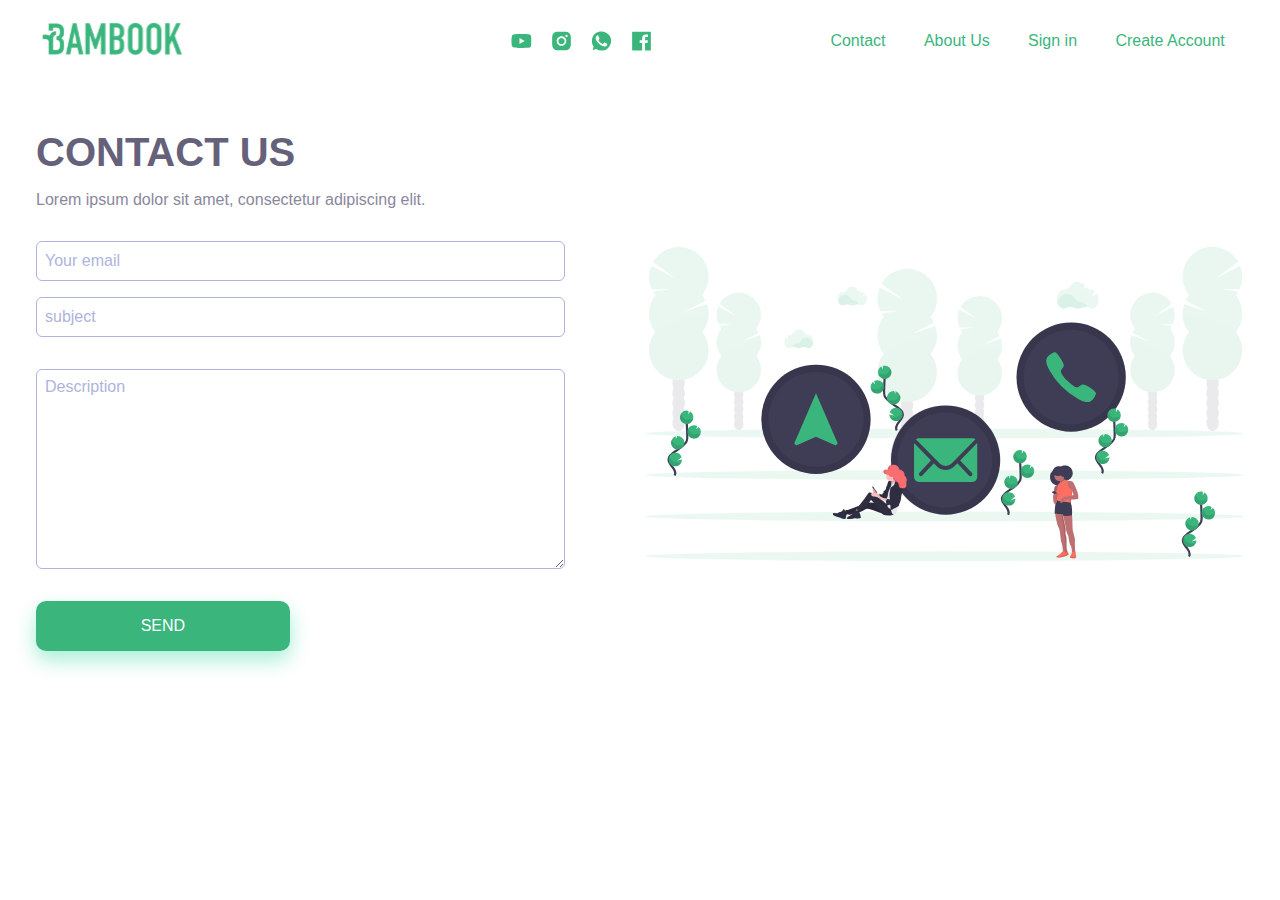
==== pages/contact/contact.html @ 40bb2213 "First commit" ====
<!DOCTYPE html>
<html lang="pt-br">
<head>
   <meta charset="UTF-8">
   <meta http-equiv="X-UA-Compatible" content="IE=edge">
   <meta name="viewport" content="width=device-width, initial-scale=1.0">

   <link rel="stylesheet" href="css/main.css">
   <link rel="stylesheet" href="../../css/navbar.css">

   <title>Projeto de interface WEB</title>
</head>
<body>
   <header>
      <a href="../../index.html" title="Home page">
         <img src="../../assets/logo.svg" alt="bambook"></img>
      </a>
      <ul class="social-networks">
         <li>
            <a href="#">
               <img src="../../assets/redes_sociais/youtube.svg" alt="Youtube">
            </a>
         </li>
         <li>
            <a href="#">
               <img src="../../assets/redes_sociais/instagram.svg" alt="Instagram">
            </a>
         </li>
         <li>
            <a href="#">
               <img src="../../assets/redes_sociais/whatsapp.svg" alt="WhatsApp">
            </a>
         </li>
         <li>
            <a href="#">
               <img src="../../assets/redes_sociais/facebook.svg" alt="Facebook">
            </a>
         </li>
      </ul>
      <nav>
         <ul class="menu">
            <li>
               <a href="contact.html">Contact</a>
            </li>
            <li>
               <a href="../quem_somos/quem-somos.html">About Us</a>
            </li>
            <li>
               <a href="../signIn/sign-in.html">Sign in</a>
            </li>
            <li>
               <a href="../registration/registration.html">Create Account</a>
            </li>
         </ul>
      </nav>
   </header>
   <main>
      <form action="">
         <fieldset>
            <legend>CONTACT US</legend>
            <p>Lorem ipsum dolor sit amet, consectetur adipiscing elit.</p>
            <label for="email">
               <input type="email" name="email" id="email" placeholder="Your email">
            </label>
            <label for="subject">
               <input type="text" name="subject" id="subject" placeholder="subject">
            </label>
            <textarea name="description" id="description" cols="30" rows="10" placeholder="Description"></textarea>
         </fieldset>
         <button type="submit">SEND</button>
      </form>
      <div>
         <img src="assets/image/contact_us.svg" alt="">
      </div>
   </main>
</body>
</html>
---- pages/contact/css/main.css ----
:root {
   --bg-buttons: #3ab67d;
   --title-color: #65617b;
   --subtitle-color: #2a3a59;
   --paraghaph-color: #8a879d;
}

main {
   display: flex;
   align-items: center;
   column-gap: 5rem;
}

/* =====================> FORM CONTACT <=================  */
form {
   width: 80%;
   min-height: 600px;
   margin-top: 3rem;
}

form fieldset {
   display: flex;
   flex-direction: column;
   border: none;
}

fieldset legend {
   font-size: 2.5rem;
   font-weight: bold;
   color: var(--title-color);
}

fieldset p {
   margin: 1rem 0;
}

fieldset label {
   margin-top: 1rem;
}

fieldset input,
fieldset textarea {
   width: 100%;
   height: 40px;
   font-size: 1rem;
   padding: 0.5rem;
   border: 1px solid #aeb4dd;
   border-radius: 6px;
   outline: none;
   color: #757a97;
}

fieldset input::placeholder,
fieldset textarea::placeholder {
   color: #aeb4dd;
}

fieldset input:focus,
fieldset textarea:focus {
   border: 2px solid #3ab67d;
}

fieldset textarea {
   font-family: Arial, Helvetica, sans-serif;
   height: 200px;
   margin-top: 2rem;
}

button {
   border: none;
   padding: 1rem 2rem;
   background: var(--bg-buttons);
   font-size: 1rem;
   color: white;
   width: 48%;
   text-align: center;
   box-shadow: 0px 9px 20px rgba(35, 215, 150, 0.4);
   border-radius: 10px;
   cursor: pointer;
   margin: 2rem 0;
   position: relative;
}

button::before {
   content: '';
   display: block;
   position: absolute;
   width: 100%;
   height: 100%;
   inset: 0;
   border-radius: 10px;
   background: #00ff8825;
   transform: translateY(-50%) scaleY(0);
   transition: 0.2s;
}

button:hover::before {
   transform: translateY(0) scaleY(1);
}
---- css/navbar.css ----
:root {
   --link-color: #3ab67d;
}

/* =================> RESET CSS <================== */
* {
   margin: 0;
   padding: 0;
   box-sizing: border-box;
}

p {
   color: var(--paraghaph-color);
}

a {
   text-decoration: none;
}

body {
   font-family: Arial, Helvetica, sans-serif;
}

img {
   max-width: 100%;
}

header,
main {
   margin: 1rem 2.25rem;
}

header,
header nav,
header ul {
   display: flex;
   align-items: center;
   list-style: none;
}
/* ====================> MENU <===================== */
header {
   justify-content: space-between;
}

header a {
   color: var(--link-color);
}

.social-networks {
   transform: translateX(50%);
}

.social-networks li {
   margin: 0 0.625rem;
}

.menu li {
   margin: 0 1.2rem;
   position: relative;
}

.menu li::after {
   content: '';
   display: block;
   position: absolute;
   height: 2px;
   width: 0;
   margin-top: .5rem;
   background: var(--link-color);
   transition: width .4s;
}

.menu li:hover::after {
   width: 80%;
}

header ul img {
   vertical-align: middle;
}
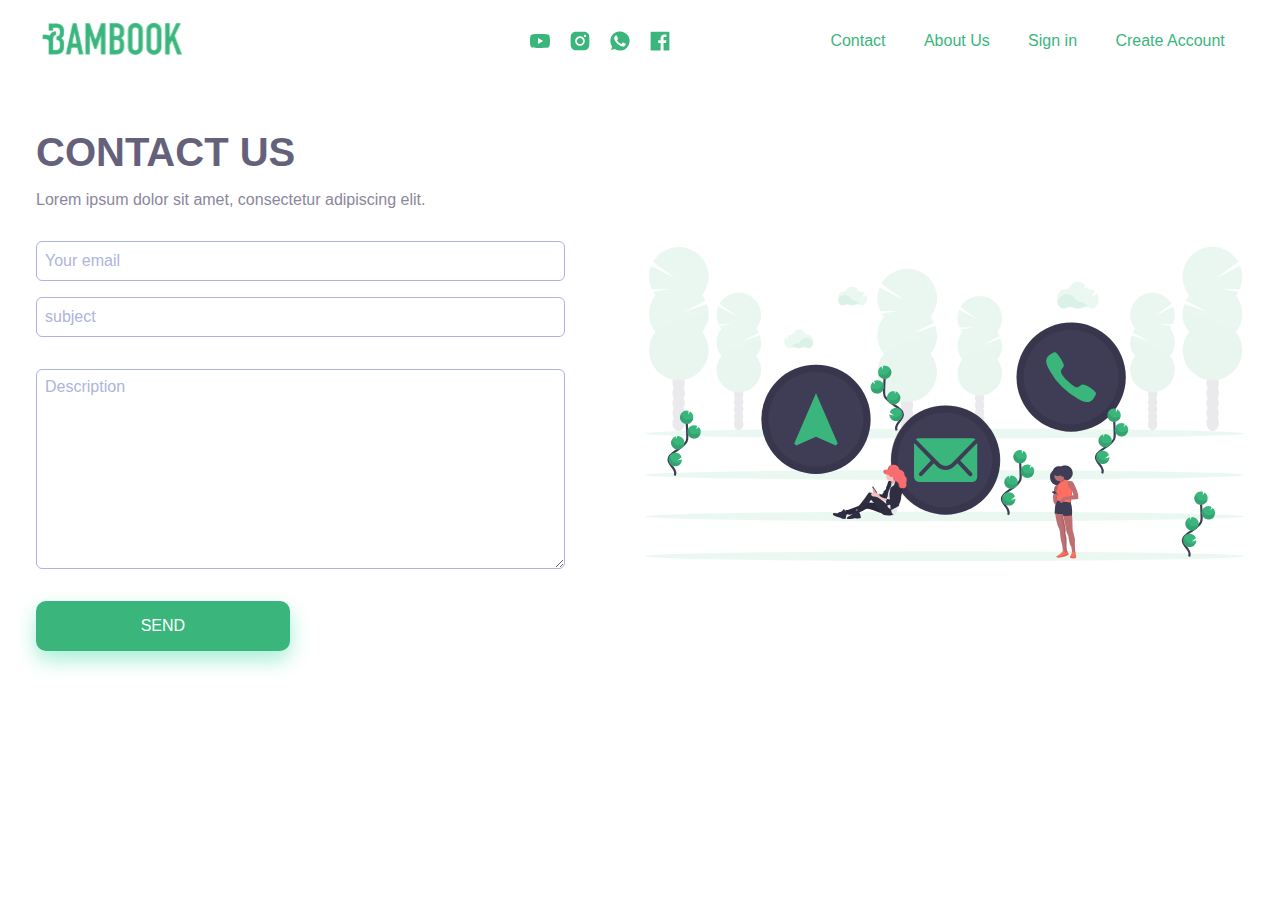
==== commit 36176bc5: "index.html added responsive" ====
--- a/pages/contact/contact.html
+++ b/pages/contact/contact.html
@@ -15,44 +15,47 @@
       <a href="../../index.html" title="Home page">
          <img src="../../assets/logo.svg" alt="bambook"></img>
       </a>
-      <ul class="social-networks">
-         <li>
-            <a href="#">
-               <img src="../../assets/redes_sociais/youtube.svg" alt="Youtube">
-            </a>
-         </li>
-         <li>
-            <a href="#">
-               <img src="../../assets/redes_sociais/instagram.svg" alt="Instagram">
-            </a>
-         </li>
-         <li>
-            <a href="#">
-               <img src="../../assets/redes_sociais/whatsapp.svg" alt="WhatsApp">
-            </a>
-         </li>
-         <li>
-            <a href="#">
-               <img src="../../assets/redes_sociais/facebook.svg" alt="Facebook">
-            </a>
-         </li>
-      </ul>
       <nav>
-         <ul class="menu">
-            <li>
-               <a href="contact.html">Contact</a>
-            </li>
-            <li>
-               <a href="../quem_somos/quem-somos.html">About Us</a>
-            </li>
-            <li>
-               <a href="../signIn/sign-in.html">Sign in</a>
-            </li>
-            <li>
-               <a href="../registration/registration.html">Create Account</a>
-            </li>
-         </ul>
+         <section class="wrapper">
+            <ul class="social-networks">
+               <li>
+                  <a href="#">
+                     <img src="../../assets/redes_sociais/youtube.svg" alt="Youtube">
+                  </a>
+               </li>
+               <li>
+                  <a href="#">
+                     <img src="../../assets/redes_sociais/instagram.svg" alt="Instagram">
+                  </a>
+               </li>
+               <li>
+                  <a href="#">
+                     <img src="../../assets/redes_sociais/whatsapp.svg" alt="WhatsApp">
+                  </a>
+               </li>
+               <li>
+                  <a href="#">
+                     <img src="../../assets/redes_sociais/facebook.svg" alt="Facebook">
+                  </a>
+               </li>
+            </ul>
+            <ul class="menu">
+               <li>
+                  <a href="../contact/contact.html">Contact</a>
+               </li>
+               <li>
+                  <a href="../quem_somos/quem-somos.html">About Us</a>
+               </li>
+               <li>
+                  <a href="../signIn/sign-in.html">Sign in</a>
+               </li>
+               <li>
+                  <a href="../registration/registration.html">Create Account</a>
+               </li>
+            </ul>
+         </section>
       </nav>
+      <div id="hamburguer"></div>
    </header>
    <main>
       <form action="">
@@ -73,5 +76,7 @@
          <img src="assets/image/contact_us.svg" alt="">
       </div>
    </main>
+
+   <script src="../../js/navbar.js"></script>
 </body>
 </html>--- a/css/navbar.css
+++ b/css/navbar.css
@@ -31,12 +31,13 @@
 }
 
 header,
-header nav,
-header ul {
+header ul,
+.wrapper {
    display: flex;
    align-items: center;
    list-style: none;
 }
+
 /* ====================> MENU <===================== */
 header {
    justify-content: space-between;
@@ -44,36 +45,148 @@
 
 header a {
    color: var(--link-color);
+   min-width: 80px;
 }
 
-.social-networks {
-   transform: translateX(50%);
+header nav {
+   width: 60%;
 }
 
 .social-networks li {
    margin: 0 0.625rem;
 }
 
+.menu {
+   margin-left: auto;
+}
+
 .menu li {
    margin: 0 1.2rem;
+   text-align: center;
    position: relative;
 }
 
-.menu li::after {
+.menu a {
+   width: 100%;
+}
+
+.menu a::after {
    content: '';
    display: block;
    position: absolute;
    height: 2px;
    width: 0;
-   margin-top: .5rem;
+   margin-top: 0.3rem;
    background: var(--link-color);
-   transition: width .4s;
+   opacity: 0;
+   transition: 0.3s;
 }
 
-.menu li:hover::after {
+.menu a:hover::after {
    width: 80%;
+   opacity: 1;
 }
 
 header ul img {
    vertical-align: middle;
 }
+
+/* ==============> ICON MENU HAMBURGUER <============== */
+#hamburguer {
+   display: none;
+   position: relative;
+   width: 35px;
+   height: 40px;
+   border-top: 2px solid #3ab67d;
+   margin: 5px;
+   cursor: pointer;
+   transform: translateY(25%);
+   transition: 0.3s;
+   z-index: 10;
+}
+
+#hamburguer.animate {
+   border-top-color: transparent;
+}
+
+#hamburguer::after,
+#hamburguer::before {
+   content: '';
+   display: block;
+   position: relative;
+   width: 35px;
+   height: 2px;
+   background: #3ab67d;
+   margin-top: 7px;
+   transition: 0.3s;
+}
+
+#hamburguer.animate::after {
+   transform: rotate(135deg);
+   top: -9px;
+}
+
+#hamburguer.animate::before {
+   margin-top: 10px;
+   transform: rotate(45deg);
+}
+
+/* ===============> RESPONSIVE <=============== */
+@media screen and (max-width: 1100px) {
+   header,
+   main {
+      margin: 1rem;
+   }
+
+   header nav {
+      width: auto;
+   }
+
+   #hamburguer {
+      display: block;
+   }
+
+   .wrapper {
+      flex-direction: column;
+      position: fixed;
+      top: 0;
+      right: 0;
+      row-gap: 3rem;
+      background: #fff;
+      width: 100vw;
+      height: 100vh;
+      padding: 4rem 0;
+      transform: translateX(50%) scaleX(0);
+      transition: 0.3s;
+      z-index: 2;
+   }
+
+   .wrapper.active {
+      transform: translateX(0) scaleX(1);
+   }
+
+   .menu {
+      flex-direction: column;
+      justify-content: center;
+      row-gap: 2rem;
+      width: 100vw;
+      height: 100vh;
+      padding: 4rem 0;
+      font-size: 1.125rem;
+      order: -1;
+   }
+
+   .menu li,
+   .menu a {
+      display: block;
+      width: 100%;
+   }
+
+   .menu a {
+      padding: 0.5rem 0;
+   }
+
+   .menu a::after {
+      display: none;
+   }
+}
